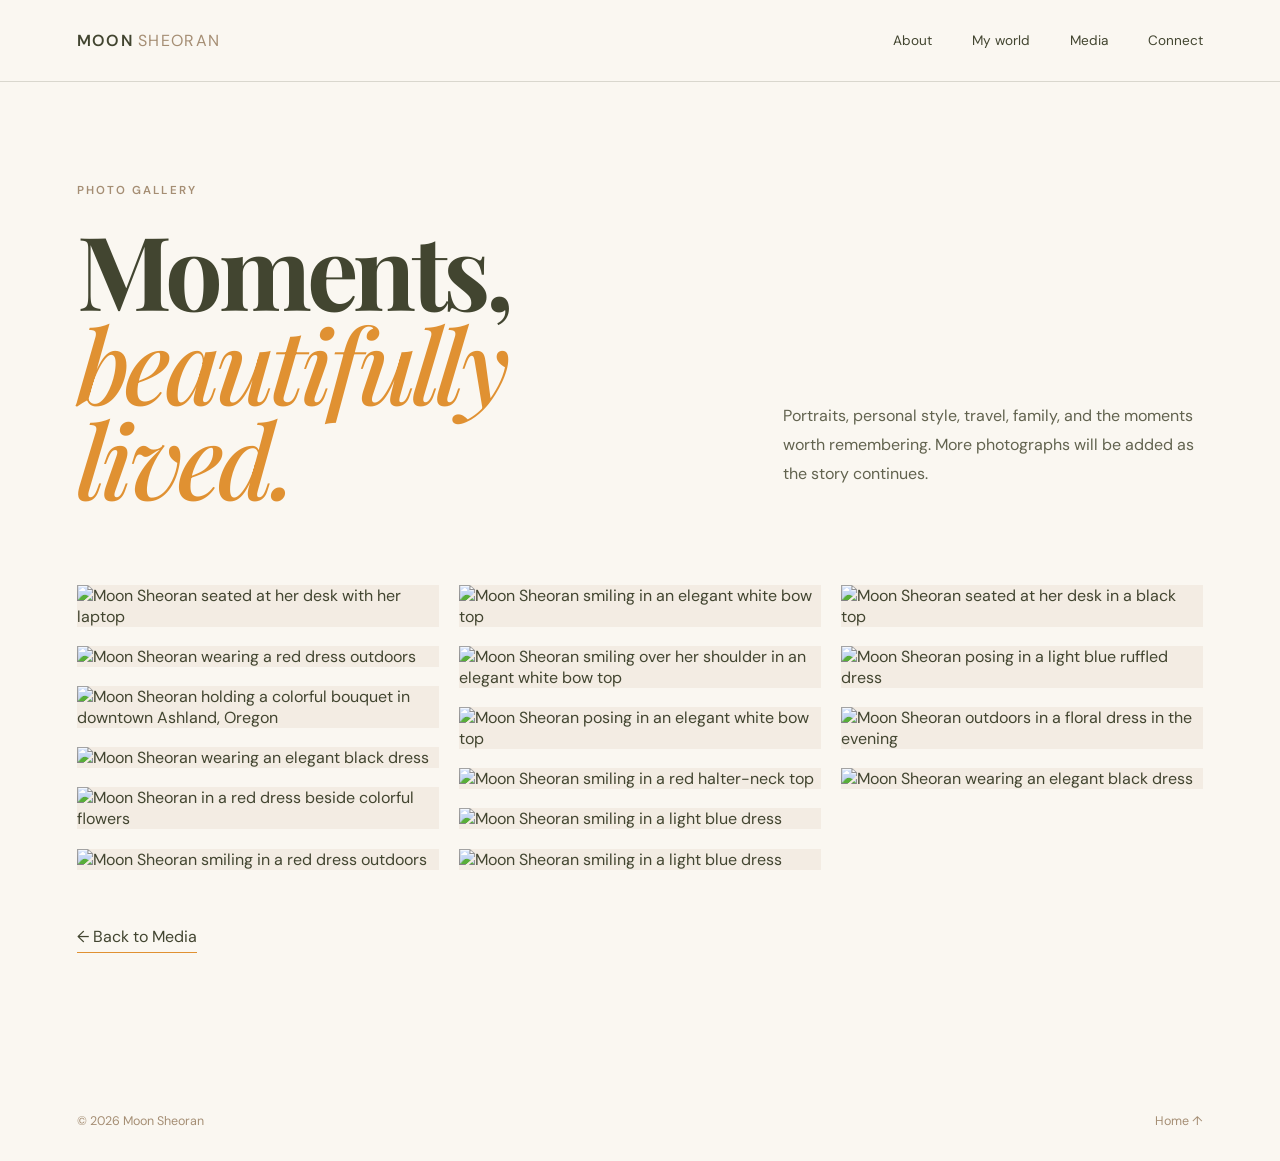
==== gallery.html @ 45b33963 "Add portfolio website pages" ====
<!doctype html>
<html lang="en">
<head>
  <meta charset="utf-8">
  <meta name="viewport" content="width=device-width, initial-scale=1">
  <meta name="description" content="Photo gallery of Moon Sheoran—portraits, personal style, travel, and life moments.">
  <title>Photo Gallery | Moon Sheoran</title>
  <link rel="preconnect" href="https://fonts.googleapis.com">
  <link rel="preconnect" href="https://fonts.gstatic.com" crossorigin>
  <link href="https://fonts.googleapis.com/css2?family=DM+Sans:wght@400;500;600&family=Playfair+Display:ital,wght@0,600;1,500&display=swap" rel="stylesheet">
  <link rel="stylesheet" href="styles.css">
</head>
<body>
  <header class="site-header">
    <a class="wordmark" href="index.html" aria-label="Moon Sheoran home">MOON <span>SHEORAN</span></a>
    <button class="menu" type="button" aria-expanded="false" aria-controls="nav">Menu</button>
    <nav id="nav" aria-label="Main navigation">
      <a href="index.html#about">About</a><a href="index.html#work">My world</a><a href="index.html#media">Media</a><a href="index.html#connect">Connect</a>
    </nav>
  </header>

  <main class="gallery-page">
    <div class="gallery-page-header">
      <div>
        <p class="section-number">Photo Gallery</p>
        <h1>Moments,<br><em>beautifully lived.</em></h1>
      </div>
      <p class="gallery-page-intro">Portraits, personal style, travel, family, and the moments worth remembering. More photographs will be added as the story continues.</p>
    </div>

    <section class="photo-gallery" aria-label="Moon Sheoran photo collection">
      <figure><img src="moon-sheoran-portrait.png" alt="Moon Sheoran seated at her desk with her laptop"></figure>
      <figure><img src="gallery-red-dress.png" alt="Moon Sheoran wearing a red dress outdoors"></figure>
      <figure><img src="gallery-ashland-flowers.png" alt="Moon Sheoran holding a colorful bouquet in downtown Ashland, Oregon"></figure>
      <figure><img src="gallery-black-dress-portrait.jpg" alt="Moon Sheoran wearing an elegant black dress"></figure>
      <figure><img src="gallery-red-dress-flowers.png" alt="Moon Sheoran in a red dress beside colorful flowers"></figure>
      <figure><img src="gallery-red-dress-portrait-2.png" alt="Moon Sheoran smiling in a red dress outdoors"></figure>
      <figure><img src="gallery-white-bow-portrait-1.jpg" alt="Moon Sheoran smiling in an elegant white bow top"></figure>
      <figure><img src="gallery-white-bow-portrait-2.jpg" alt="Moon Sheoran smiling over her shoulder in an elegant white bow top"></figure>
      <figure><img src="gallery-white-bow-portrait-3.jpg" alt="Moon Sheoran posing in an elegant white bow top"></figure>
      <figure><img src="gallery-digital-storytelling-red.png" alt="Moon Sheoran smiling in a red halter-neck top"></figure>
      <figure><img src="gallery-blue-dress-portrait.jpg" alt="Moon Sheoran smiling in a light blue dress"></figure>
      <figure><img src="gallery-blue-dress-candid.jpg" alt="Moon Sheoran smiling in a light blue dress"></figure>
      <figure><img src="gallery-office-black-top.jpg" alt="Moon Sheoran seated at her desk in a black top"></figure>
      <figure><img src="gallery-blue-dress-full.jpg" alt="Moon Sheoran posing in a light blue ruffled dress"></figure>
      <figure><img src="gallery-evening-floral-dress.jpg" alt="Moon Sheoran outdoors in a floral dress in the evening"></figure>
      <figure><img src="technology-moon.png" alt="Moon Sheoran wearing an elegant black dress"></figure>
    </section>

    <a class="gallery-back" href="index.html#media">← Back to Media</a>
  </main>

  <footer><span>© 2026 Moon Sheoran</span><a href="index.html">Home ↑</a></footer>
  <script src="script.js"></script>
</body>
</html>
---- styles.css ----
:root {
  --fern: #424530;
  --natural: #a58e74;
  --apricot: #e09132;
  --cream: #faf7f1;
  --paper: #f3ece3;
  --ink: var(--fern);
  --ivory: var(--cream);
  --line: rgba(66, 69, 48, .18);
}
* { box-sizing: border-box; }
html { scroll-behavior: smooth; }
body { margin: 0; background: var(--ivory); color: var(--ink); font-family: "DM Sans", sans-serif; font-size: 16px; }
a { color: inherit; }
.site-header { height: 82px; display: flex; align-items: center; justify-content: space-between; padding: 0 6vw; border-bottom: 1px solid var(--line); position: relative; }
.wordmark { text-decoration: none; font-weight: 600; letter-spacing: .08em; }
.wordmark span { font-weight: 400; color: var(--natural); }
.site-header nav { display: flex; gap: 2.5rem; }
.site-header nav a, .menu { text-decoration: none; font-size: .85rem; background: none; border: 0; color: inherit; }
.menu { display: none; }
.hero { min-height: calc(100vh - 82px); max-width: 1440px; margin: 0 auto; padding: 4.5rem 6vw 4rem; display: grid; grid-template-columns: minmax(0, 1fr) minmax(320px, 430px); gap: clamp(4rem, 7vw, 7rem); align-items: center; }
.eyebrow, .section-number { text-transform: uppercase; letter-spacing: .18em; font-size: .72rem; font-weight: 600; color: var(--natural); }
.hero h1, .about h2, .connect h2 { font-family: "Playfair Display", serif; font-size: clamp(3.8rem, 5.4vw, 6.2rem); line-height: .96; letter-spacing: -.045em; margin: 1.5rem 0 2.2rem; font-weight: 600; }
.hero h1 em, .connect h2 em { color: var(--apricot); font-weight: 500; }
.intro { max-width: 52rem; font-size: clamp(1.05rem, 1.35vw, 1.25rem); line-height: 1.75; color: #62634f; }
.hero-intro { display: block; max-width: 52rem; border-top: 1px solid var(--line); padding-top: 1.35rem; }
.hero-name { margin: 0 0 1rem; color: var(--apricot); font-size: .76rem; text-transform: uppercase; letter-spacing: .14em; font-weight: 600; }
.hero-intro .intro { margin: 0; }
.hero-intro-copy > p:not(.intro) { max-width: 52rem; margin: 1rem 0 0; color: #6c6b58; font-size: .95rem; line-height: 1.75; }
.text-link { display: inline-flex; gap: 1rem; margin-top: 1.2rem; text-decoration: none; border-bottom: 1px solid var(--apricot); padding-bottom: .4rem; }
.portrait-frame { align-self: center; position: relative; padding: .65rem .65rem 2.7rem; border: 1px solid rgba(165, 142, 116, .38); background: var(--paper); }
.portrait-frame img { display: block; width: 100%; height: auto; aspect-ratio: 2/3; object-fit: cover; object-position: center; }
.portrait-note { position: absolute; left: 1rem; bottom: .95rem; font-size: .64rem; letter-spacing: .14em; text-transform: uppercase; color: var(--natural); }
.marquee { border-block: 1px solid var(--line); padding: 1.25rem 6vw; display: flex; gap: 2.4rem; justify-content: center; align-items: center; text-transform: uppercase; letter-spacing: .16em; white-space: nowrap; overflow: hidden; color: var(--natural); font-size: .74rem; }
.marquee i { color: var(--apricot); }
.about { padding: 11vw 6vw; display: grid; grid-template-columns: .7fr 1.8fr; gap: 7vw; border-bottom: 1px solid var(--line); }
.about h2 { font-size: clamp(3.3rem, 5.2vw, 6.2rem); margin: 0 0 3rem; }
.about-visual { min-width: 0; }
.about-photo { display: block; width: 100%; height: auto; margin: 2rem 0 0; border: 1px solid var(--line); }
.about-copy > p { max-width: 46rem; font-size: 1.12rem; line-height: 1.85; color: #62634f; }
.work { display: grid; grid-template-columns: repeat(3, 1fr); padding: 0 6vw; }
.work article { padding: 6.5rem 3.2rem 7rem 0; border-right: 1px solid var(--line); border-top: 4px solid var(--apricot); display: flex; flex-direction: column; }
.work article + article { padding-left: 3.2rem; }
.work article:last-child { border-right: 0; }
.work h3 { font-family: "Playfair Display", serif; font-size: 2.35rem; line-height: 1.08; margin: .75rem 0 1rem; min-height: 2.2em; }
.work article > p { line-height: 1.75; color: #6c6b58; margin: 0; }
.service-mark { min-height: 12rem; margin-top: 0; display: flex; flex-direction: column; justify-content: flex-start; }
.service-icon { width: 3.75rem; height: 3.75rem; border: 1.7px solid var(--apricot); border-radius: .35rem; display: grid; place-items: center; color: var(--apricot); }
.service-mark svg { width: 2.25rem; height: 2.25rem; fill: none; stroke: var(--apricot); stroke-width: 2; stroke-linecap: round; stroke-linejoin: round; }
.service-monogram { font-family: "Playfair Display", serif; font-weight: 600; font-size: 1rem; letter-spacing: .08em; }
.service-kicker { margin: 1.35rem 0 0; color: var(--apricot) !important; font-size: .68rem; line-height: 1 !important; letter-spacing: .15em; text-transform: uppercase; font-weight: 600; }
.technology-photo { display: block; width: 100%; aspect-ratio: 4 / 5; margin: 1.5rem 0 1.75rem; object-fit: cover; object-position: center 38%; border: 1px solid var(--line); }
.moonbliss-card { background: rgba(66, 69, 48, .055); cursor: pointer; position: relative; transition: background-color .2s ease; }
.moonbliss-card:hover { background: rgba(66, 69, 48, .1); }
.moonbliss-card-content { display: flex; flex: 1; flex-direction: column; }
.moonbliss-cta { align-items: center; align-self: flex-start; background: var(--fern); color: var(--ivory); display: inline-flex; font-size: .78rem; font-weight: 600; gap: .55rem; letter-spacing: .1em; margin-top: 1.5rem; min-height: 44px; padding: .8rem 1rem; position: relative; z-index: 2; text-decoration: none; text-transform: uppercase; touch-action: manipulation; user-select: none; -webkit-user-select: none; }
.moonbliss-cta:hover { background: var(--apricot); }
.moonbliss-cta:focus-visible { outline: 3px solid var(--apricot); outline-offset: 3px; }
.moonbliss-founder { display: block; width: 100%; height: auto; margin: 1.5rem 0 1.75rem; object-fit: contain; border: 1px solid var(--line); }
.storytelling-photo { display: block; width: 100%; height: auto; margin: 1.5rem 0 1.75rem; border: 1px solid var(--line); filter: brightness(.97) contrast(.98) saturate(.98); }
.media { padding: 10vw 6vw; border-top: 1px solid var(--line); background: var(--paper); display: grid; grid-template-columns: .8fr 1.2fr; gap: 7vw; }
.media-heading h2 { font-family: "Playfair Display", serif; font-size: clamp(3.3rem, 5.2vw, 6.2rem); line-height: .96; letter-spacing: -.04em; margin: 1.8rem 0 2rem; }
.media-heading h2 em { color: var(--apricot); font-weight: 500; }
.media-heading > p:last-child { max-width: 32rem; color: #62634f; line-height: 1.8; }
.media-spaces { display: grid; grid-template-columns: 1fr 1fr; gap: 1.2rem; align-items: start; }
.media-card { min-height: 31rem; padding: 2.2rem; display: flex; flex-direction: column; border: 1px solid var(--line); position: relative; overflow: hidden; }
.photo-card { background: var(--fern); color: var(--ivory); margin-top: 4rem; }
.video-card { background: var(--ivory); color: var(--fern); }
.gallery-preview { display: block; margin: 1.5rem 0; overflow: hidden; }
.gallery-cover { width: 100%; aspect-ratio: 4 / 5; object-fit: cover; object-position: center 35%; display: block; border: 1px solid rgba(255,255,255,.2); transition: transform .35s ease; }
.gallery-preview:hover .gallery-cover { transform: scale(1.025); }
.gallery-link { margin-top: auto; padding-top: 1.2rem; border-top: 1px solid currentColor; text-decoration: none; text-transform: uppercase; letter-spacing: .16em; font-size: .67rem; font-weight: 600; display: flex; justify-content: space-between; }
.gallery-page { padding: 7vw 6vw 10vw; }
.gallery-page-header { display: grid; grid-template-columns: 1.2fr .8fr; gap: 6vw; align-items: end; margin-bottom: 5rem; }
.gallery-page h1 { font-family: "Playfair Display", serif; font-size: clamp(4rem, 8vw, 8.5rem); line-height: .92; letter-spacing: -.045em; margin: 1.5rem 0 0; }
.gallery-page h1 em { color: var(--apricot); font-weight: 500; }
.gallery-page-intro { max-width: 34rem; line-height: 1.8; color: #62634f; }
.photo-gallery { columns: 3; column-gap: 1.2rem; }
.photo-gallery figure { margin: 0 0 1.2rem; break-inside: avoid; overflow: hidden; background: var(--paper); }
.photo-gallery img { display: block; width: 100%; height: auto; transition: transform .35s ease; }
.photo-gallery figure:hover img { transform: scale(1.015); }
.gallery-back { display: inline-flex; margin-top: 3.5rem; text-decoration: none; border-bottom: 1px solid var(--apricot); padding-bottom: .35rem; }
.video-grid { display: grid; grid-template-columns: repeat(2, minmax(0, 1fr)); gap: .75rem; margin: 1.5rem 0; }
.featured-fashion-video { width: 100%; aspect-ratio: 9 / 16; max-height: 30rem; background: #111; object-fit: cover; }
.video-grid > :only-child { grid-column: 1 / -1; }
.media-type, .coming-soon { text-transform: uppercase; letter-spacing: .16em; font-size: .67rem; font-weight: 600; }
.media-type { opacity: .72; }
.media-mark { margin: auto 0 1rem; font-family: "Playfair Display", serif; font-size: 7rem; line-height: 1; color: var(--apricot); opacity: .78; }
.play-mark { width: 7.5rem; height: 7.5rem; border: 1px solid rgba(66,69,48,.25); border-radius: 50%; margin: auto 0 1.8rem; display: grid; place-items: center; }
.play-mark span { width: 0; height: 0; border-top: .8rem solid transparent; border-bottom: .8rem solid transparent; border-left: 1.25rem solid var(--apricot); margin-left: .35rem; }
.media-card h3 { font-family: "Playfair Display", serif; font-size: 2rem; margin: 0 0 .8rem; }
.media-card p { line-height: 1.65; opacity: .78; margin: 0 0 2.4rem; }
.coming-soon { margin-top: auto; padding-top: 1.2rem; border-top: 1px solid currentColor; opacity: .62; }
.connect { background: var(--fern); color: var(--ivory); padding: 9vw 6vw; }
.connect .section-number { color: #d9c8b6; }
.connect h2 { font-size: clamp(3.3rem, 5.2vw, 6.2rem); margin: 2rem 0 2.5rem; }
.connect > p { font-size: 1.08rem; color: #e0d6ca; }
.connect > a { font-family: "Playfair Display", serif; font-size: clamp(1.4rem, 2.8vw, 3.2rem); text-underline-offset: .35em; text-decoration-color: var(--apricot); }
.socials { display: flex; flex-wrap: wrap; gap: 1rem 2.2rem; margin-top: 5rem; position: relative; z-index: 2; }
.socials a { align-items: center; color: #e0d6ca; display: inline-flex; gap: .45rem; min-height: 44px; padding: .55rem 0; position: relative; text-decoration-thickness: 1px; text-transform: uppercase; touch-action: manipulation; -webkit-tap-highlight-color: rgba(224, 145, 50, .28); font-size: .75rem; letter-spacing: .15em; }
.socials a:hover { color: var(--apricot); }
.socials a:focus-visible { outline: 3px solid var(--apricot); outline-offset: 4px; }
footer { padding: 2rem 6vw; display: flex; justify-content: space-between; font-size: .78rem; color: var(--natural); }
footer a { text-decoration: none; }
@media (max-width: 760px) {
  .site-header { height: 70px; }
  .menu { display: block; }
  .site-header nav { display: none; position: absolute; top: 70px; left: 0; right: 0; background: var(--ivory); padding: 1.5rem 6vw; flex-direction: column; z-index: 5; border-bottom: 1px solid var(--line); }
  .site-header nav.open { display: flex; }
  .hero { min-height: auto; grid-template-columns: 1fr; padding: 3.25rem 6vw 5.5rem; gap: 2.5rem; }
  .hero h1 { font-size: clamp(3.25rem, 14.5vw, 5.4rem); margin: 1.15rem 0 1.8rem; }
  .hero-intro { grid-template-columns: 1fr; gap: .65rem; }
  .hero-name { margin: 0; }
  .hero .text-link { margin-top: 1.5rem; }
  .portrait-frame { width: min(100%, 30rem); justify-self: center; }
  .portrait-frame img { aspect-ratio: auto; object-fit: contain; }
  .marquee { display: grid; grid-template-columns: max-content auto max-content; justify-content: center; column-gap: 1rem; row-gap: .8rem; text-align: center; }
  .marquee span:last-child { grid-column: 1 / -1; }
  .marquee i:last-of-type { display: none; }
  .about { grid-template-columns: 1fr; padding-top: 7rem; }
  .work { grid-template-columns: 1fr; }
  .work article, .work article + article { padding: 4rem 0; border-right: 0; border-bottom: 1px solid var(--line); }
  .moonbliss-card { margin-inline: -6vw; padding-inline: 6vw !important; }
  .work h3 { font-size: clamp(1.9rem, 9vw, 2.35rem); min-height: auto; overflow-wrap: anywhere; }
  .service-mark { min-height: auto; margin-bottom: 1rem; }
  .marquee { white-space: normal; }
  .media { grid-template-columns: 1fr; padding-top: 6rem; }
  .media-spaces { grid-template-columns: 1fr; }
  .media-card { min-height: 27rem; }
  .photo-card { margin-top: 0; }
  .gallery-page { padding-top: 4rem; }
  .gallery-page-header { grid-template-columns: 1fr; margin-bottom: 3rem; }
  .photo-gallery { columns: 2; }
  .connect { padding-top: 6rem; overflow: hidden; position: relative; }
  .connect > a { display: inline-flex; align-items: center; max-width: 100%; overflow-wrap: anywhere; min-height: 48px; padding-block: .5rem; position: relative; z-index: 4; touch-action: manipulation; -webkit-tap-highlight-color: rgba(224, 145, 50, .28); }
  .socials { margin-top: 3rem; }
  .socials a { min-width: 44px; min-height: 48px; padding: .7rem .15rem; position: relative; z-index: 4; }
  footer { gap: 1rem; flex-wrap: wrap; }
}
@media (max-width: 480px) {
  .photo-gallery { columns: 1; }
}
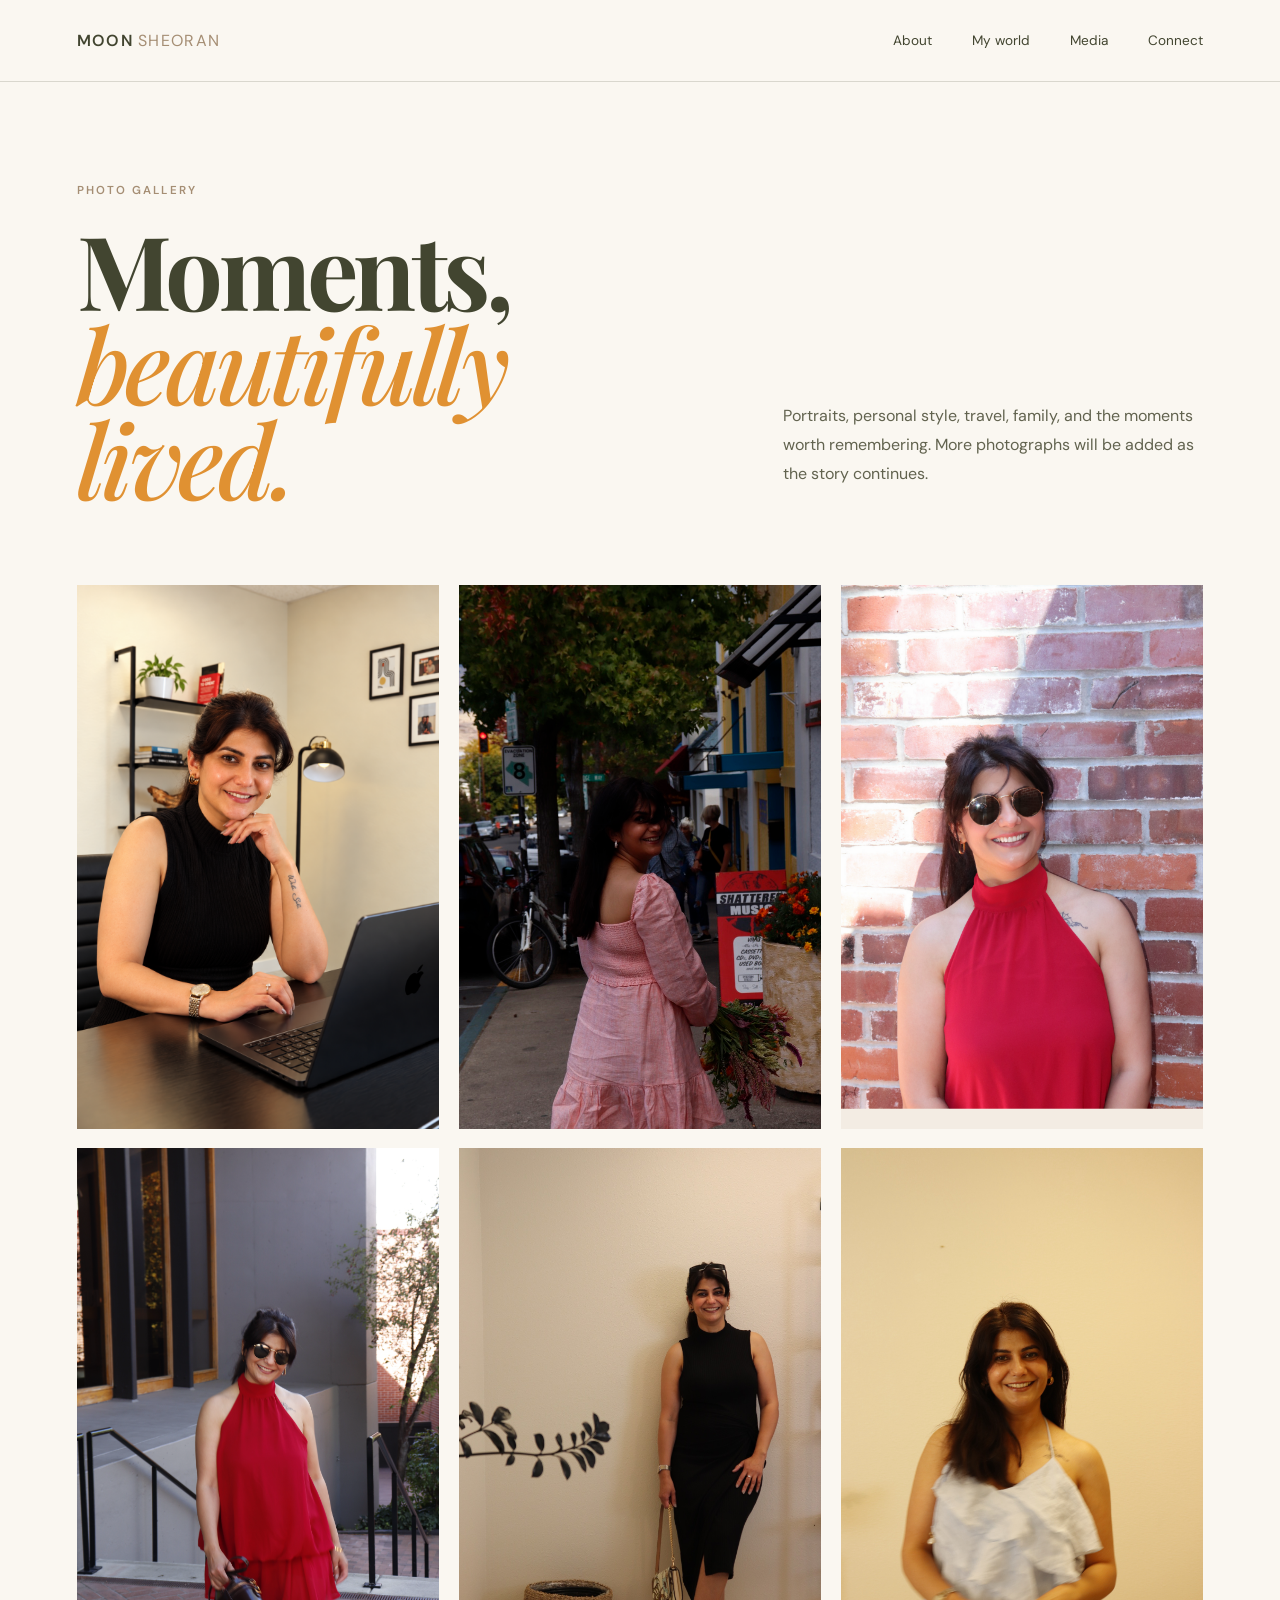
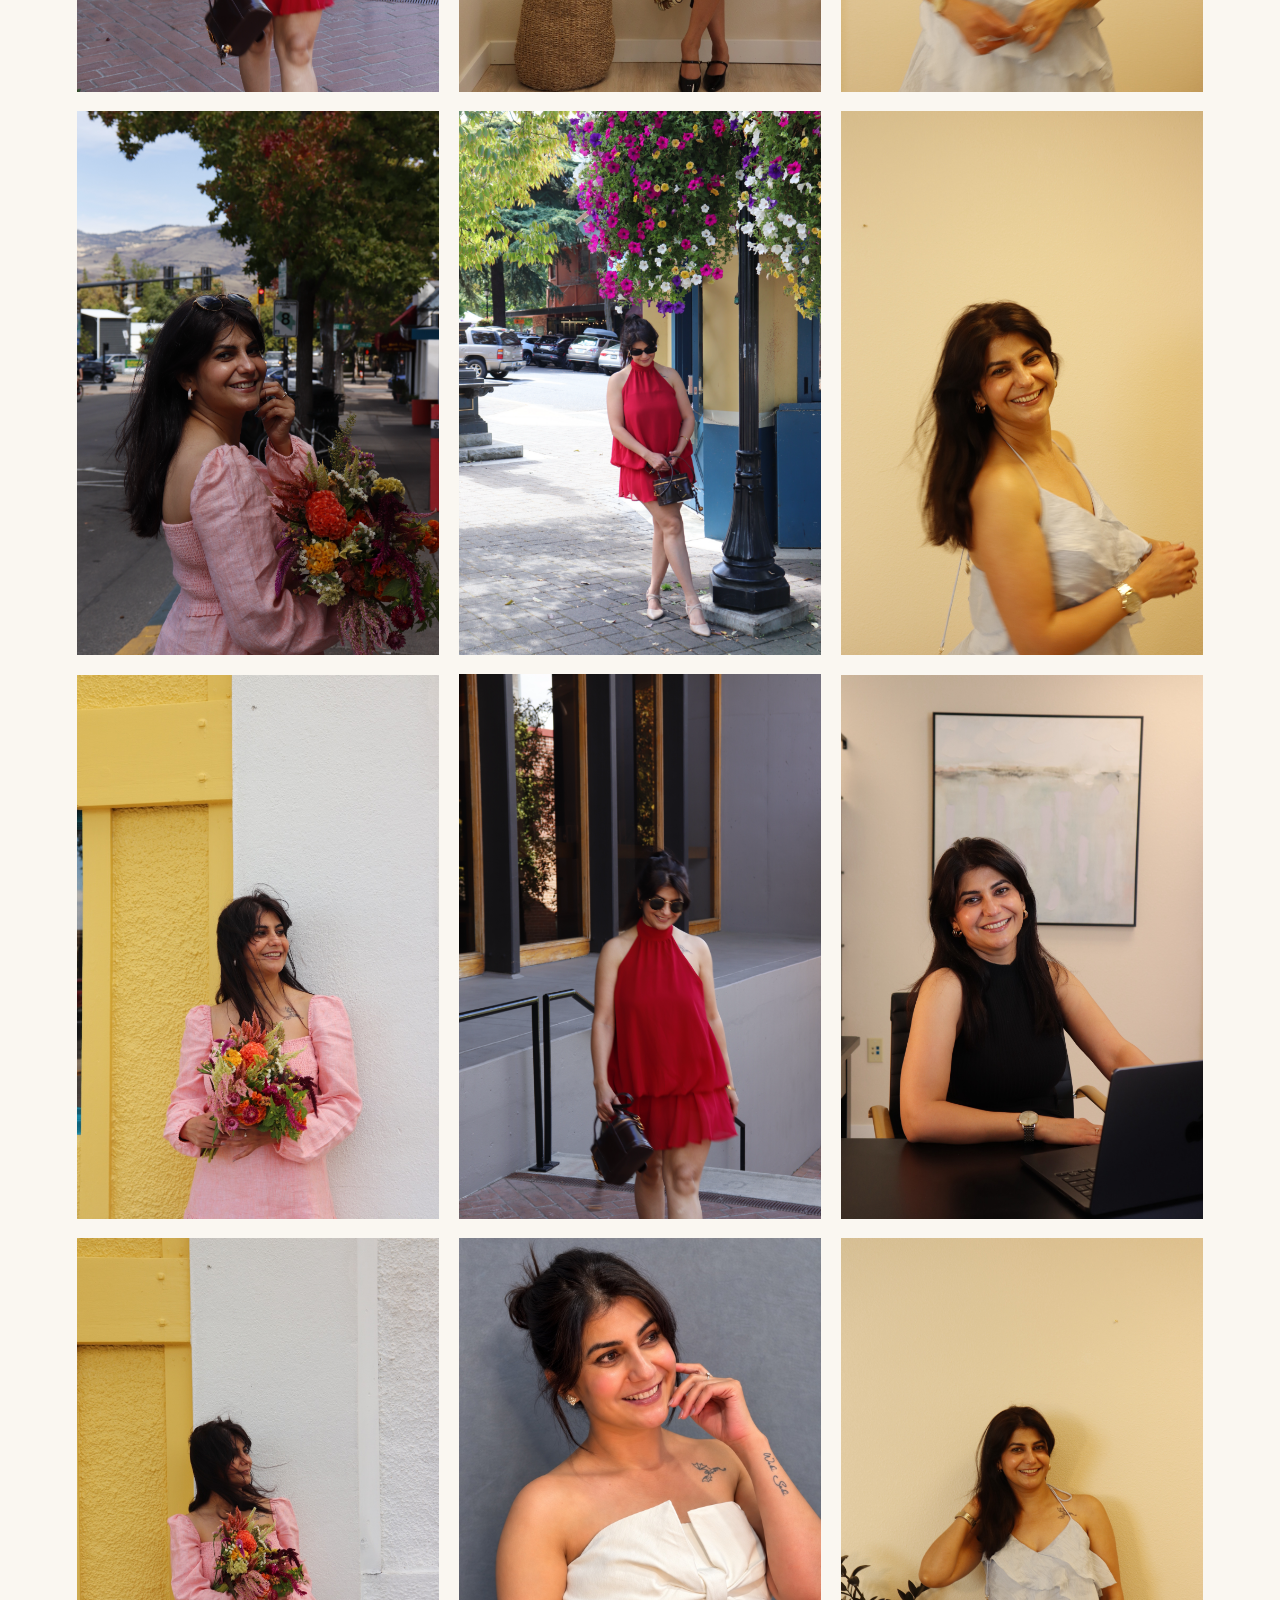
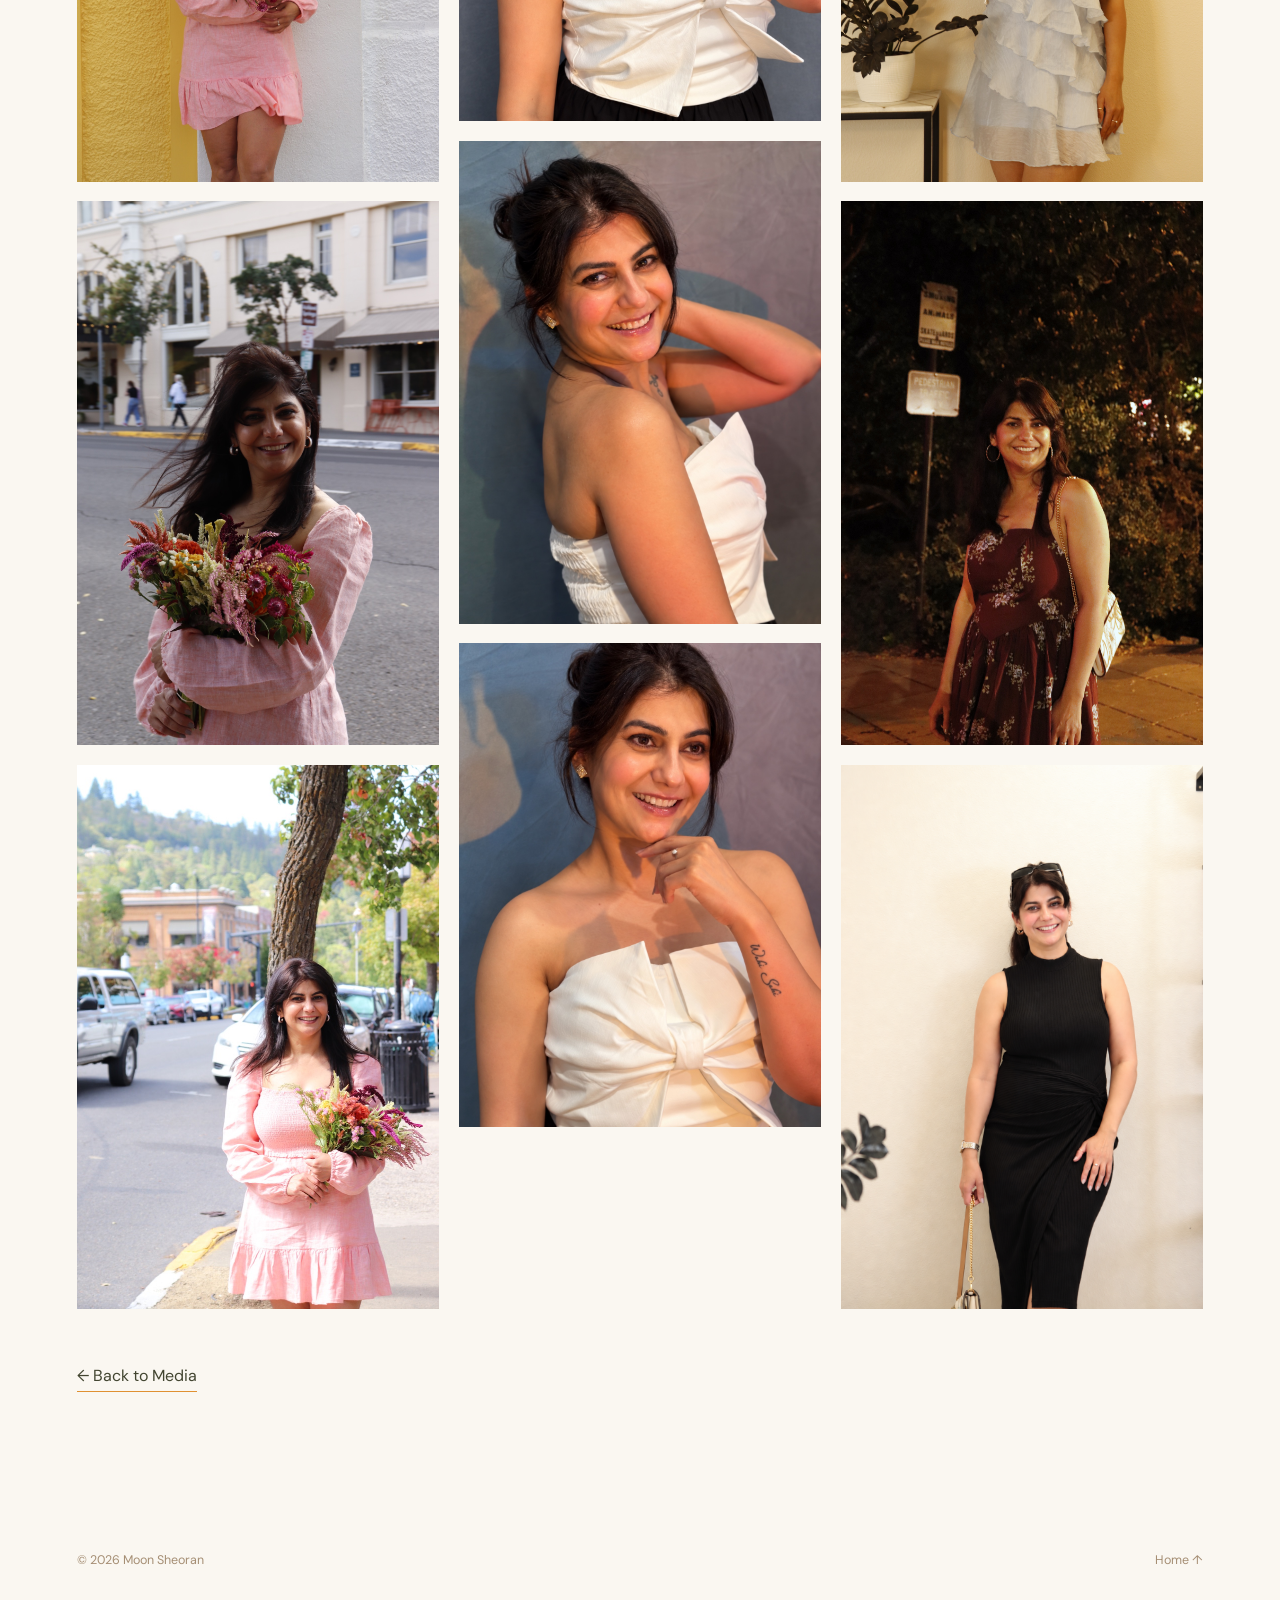
==== commit e268b6ae: "Add pink dress photo series to gallery" ====
--- a/gallery.html
+++ b/gallery.html
@@ -32,6 +32,11 @@
       <figure><img src="moon-sheoran-portrait.png" alt="Moon Sheoran seated at her desk with her laptop"></figure>
       <figure><img src="gallery-red-dress.png" alt="Moon Sheoran wearing a red dress outdoors"></figure>
       <figure><img src="gallery-ashland-flowers.png" alt="Moon Sheoran holding a colorful bouquet in downtown Ashland, Oregon"></figure>
+      <figure><img src="gallery-pink-dress-bouquet-wall.jpeg" alt="Moon Sheoran smiling in a pink dress with a colorful bouquet"></figure>
+      <figure><img src="gallery-pink-dress-bouquet-full.jpeg" alt="Moon Sheoran holding a bouquet beside a yellow and white wall"></figure>
+      <figure><img src="gallery-pink-dress-bouquet-closeup.jpeg" alt="Moon Sheoran smiling with a colorful bouquet downtown"></figure>
+      <figure><img src="gallery-pink-dress-ashland-street.jpeg" alt="Moon Sheoran in a pink dress holding flowers on an Ashland street"></figure>
+      <figure><img src="gallery-pink-dress-over-shoulder.jpeg" alt="Moon Sheoran looking over her shoulder in a pink dress downtown"></figure>
       <figure><img src="gallery-black-dress-portrait.jpg" alt="Moon Sheoran wearing an elegant black dress"></figure>
       <figure><img src="gallery-red-dress-flowers.png" alt="Moon Sheoran in a red dress beside colorful flowers"></figure>
       <figure><img src="gallery-red-dress-portrait-2.png" alt="Moon Sheoran smiling in a red dress outdoors"></figure>
